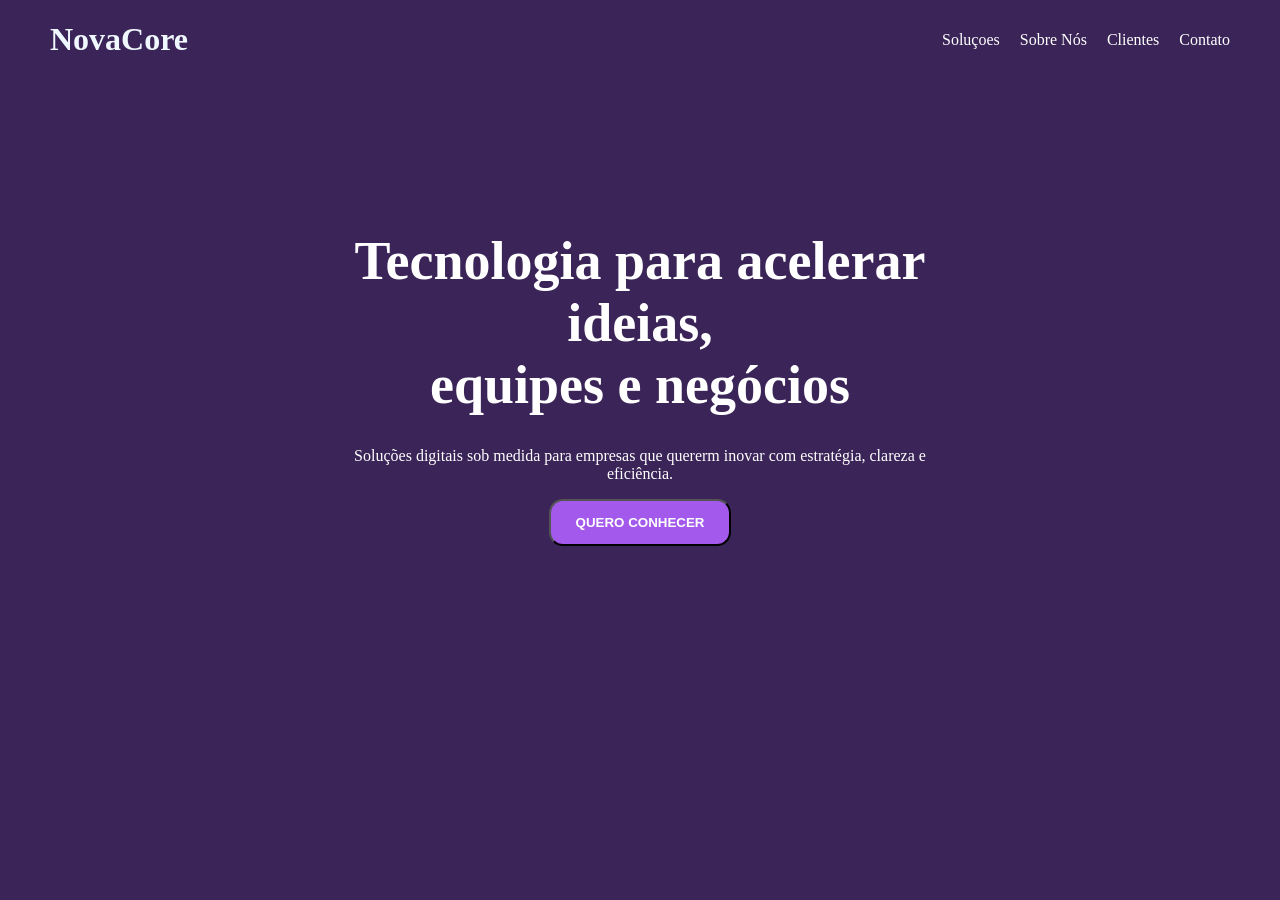
==== revisao/index.html @ b7f40031 "organização de pastas" ====
<!DOCTYPE html>
<html lang="Pt-br">
<head>
    <meta charset="UTF-8">
    <meta name="viewport" content="width=device-width, initial-scale=1.0">
    <link rel="stylesheet" href=".\style.css">
    <title>Document</title>
</head>
<body>

    <header >
      <div class="logo">
         <h1>NovaCore</h1>
        </div>
        <nav>
            <a href="">Soluçoes</a>
            <a href="">Sobre Nós</a>
            <a href="">Clientes</a>
            <a href="">Contato</a>
        </nav>
    </header>
    

    <section class="container">
        <h1>Tecnologia para acelerar <br>ideias,<br> equipes e negócios</h1>
        <p>Soluções digitais sob medida para empresas que quererm inovar com estratégia, clareza e <br>eficiência.</p>
        <button>QUERO CONHECER</button>
    </section>
    

</body>
</html>
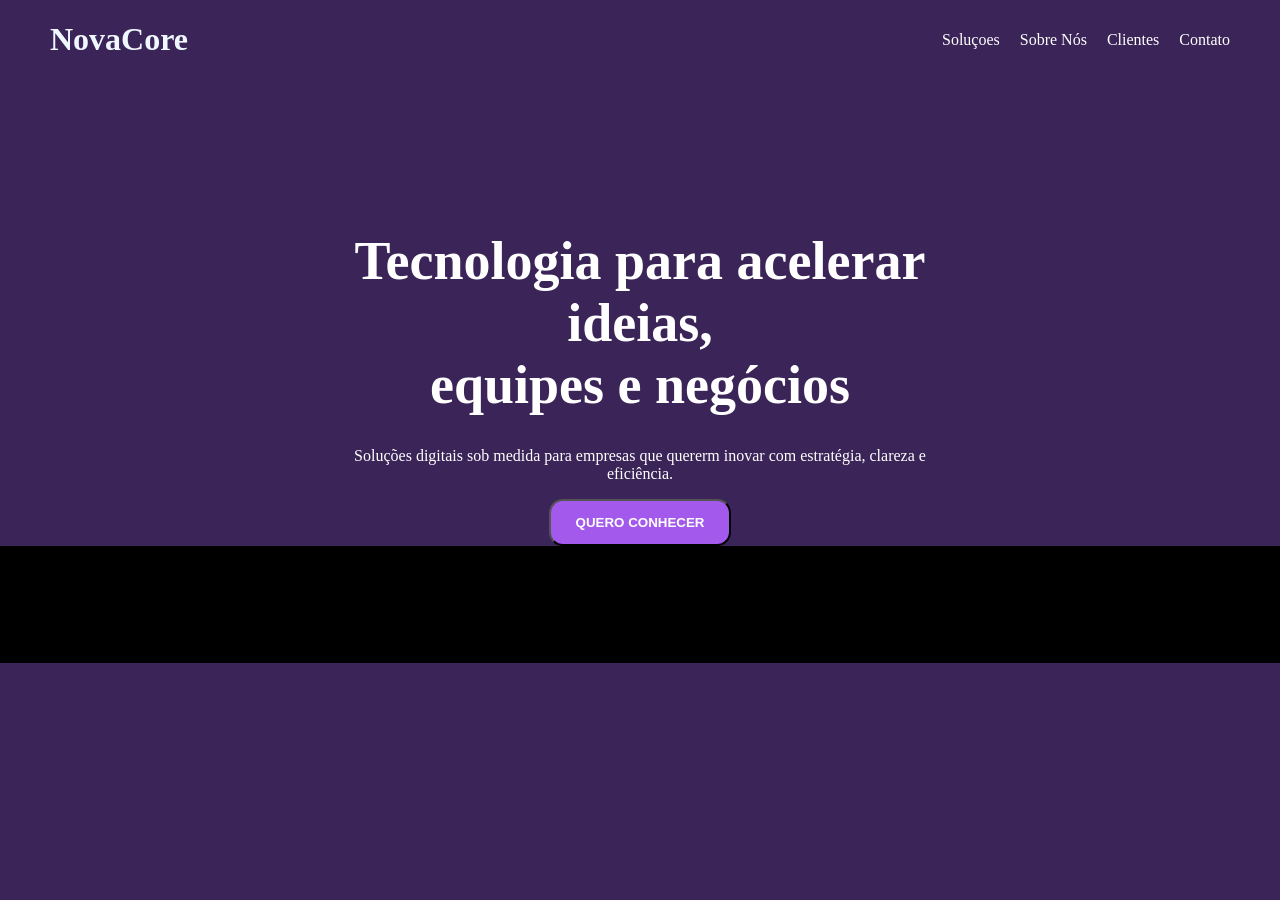
==== commit 40571758: "revisao" ====
--- a/revisao/index.html
+++ b/revisao/index.html
@@ -26,6 +26,16 @@
         <p>Soluções digitais sob medida para empresas que quererm inovar com estratégia, clareza e <br>eficiência.</p>
         <button>QUERO CONHECER</button>
     </section>
+
+    <section class="container2">
+            <header>
+                <span class="titulo">NOSSO TRABALHO</span>
+                <h2 class="subtitulo">Serviços</h2>
+                <p class="descricao">A NovaCore combina estratégia, design e movimento para criar Soluções</p>
+            </header>
+       
+
+    </section>
     
 
 </body>
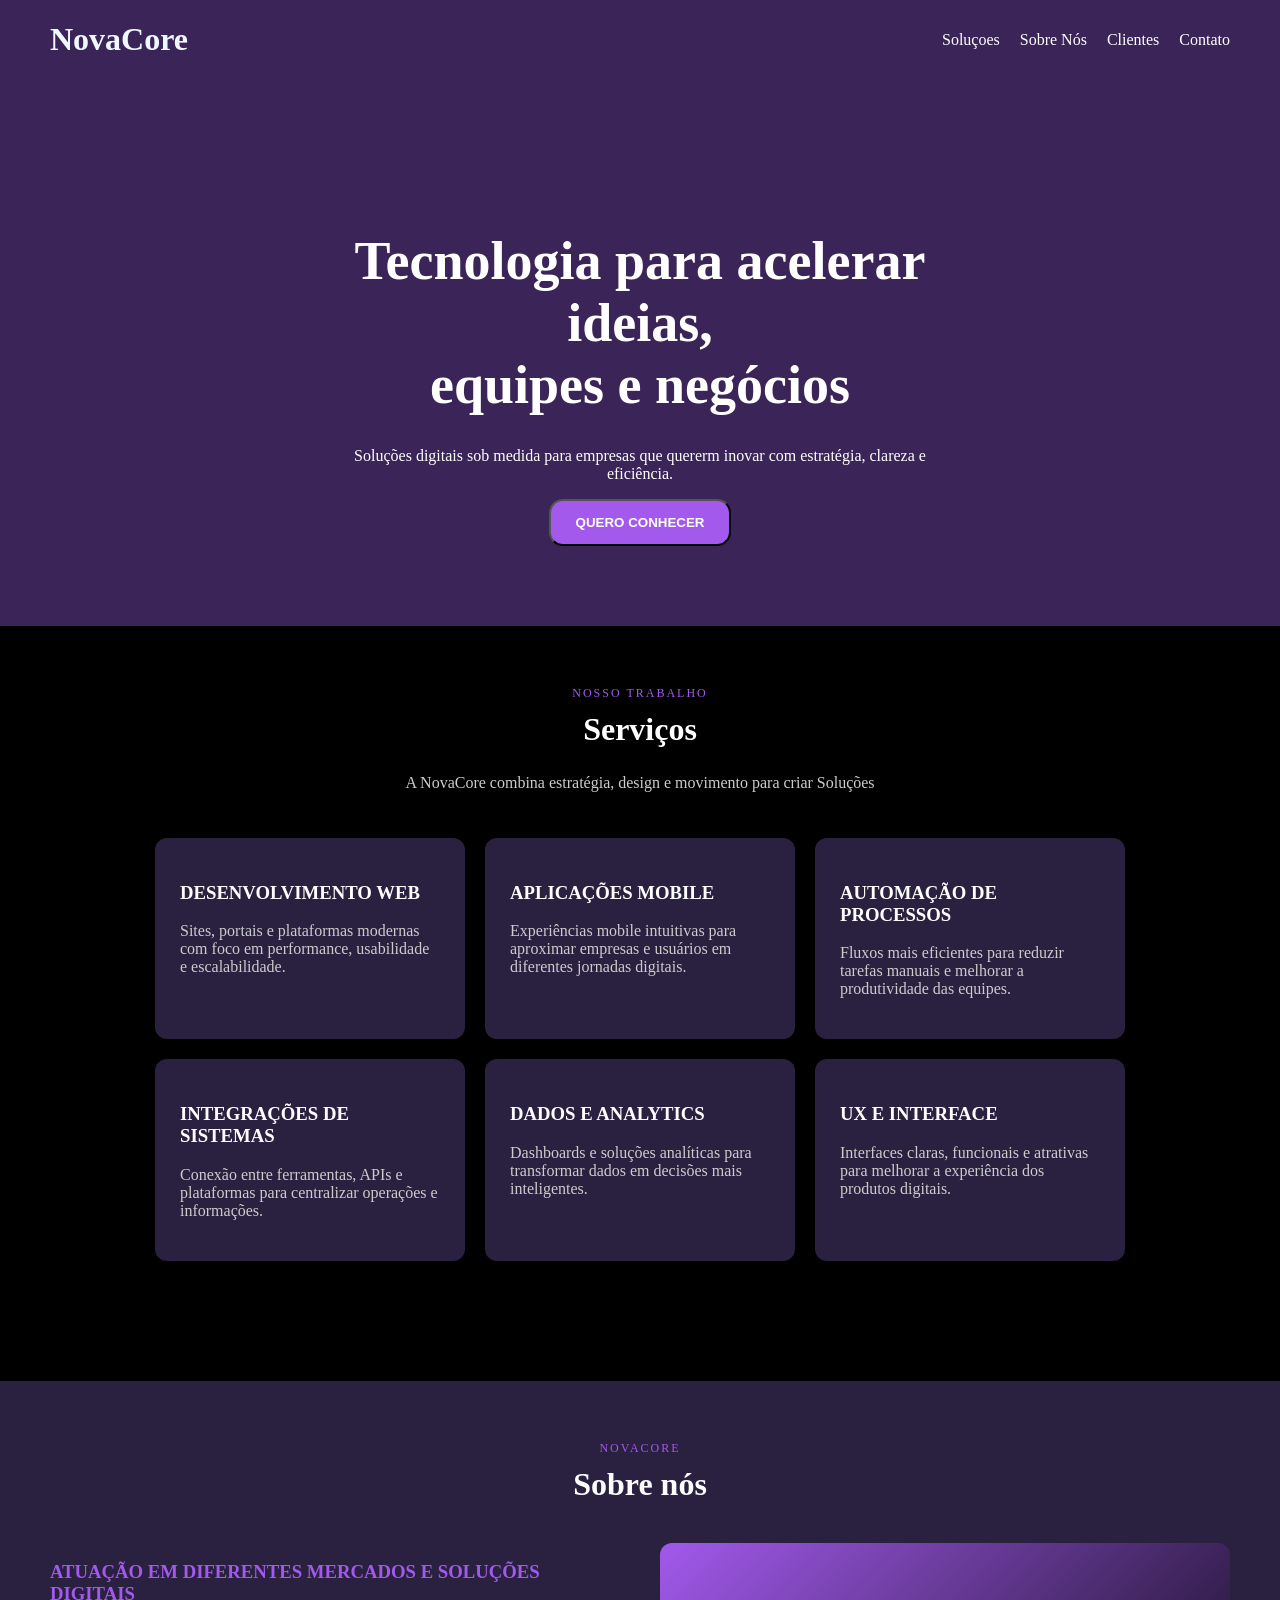
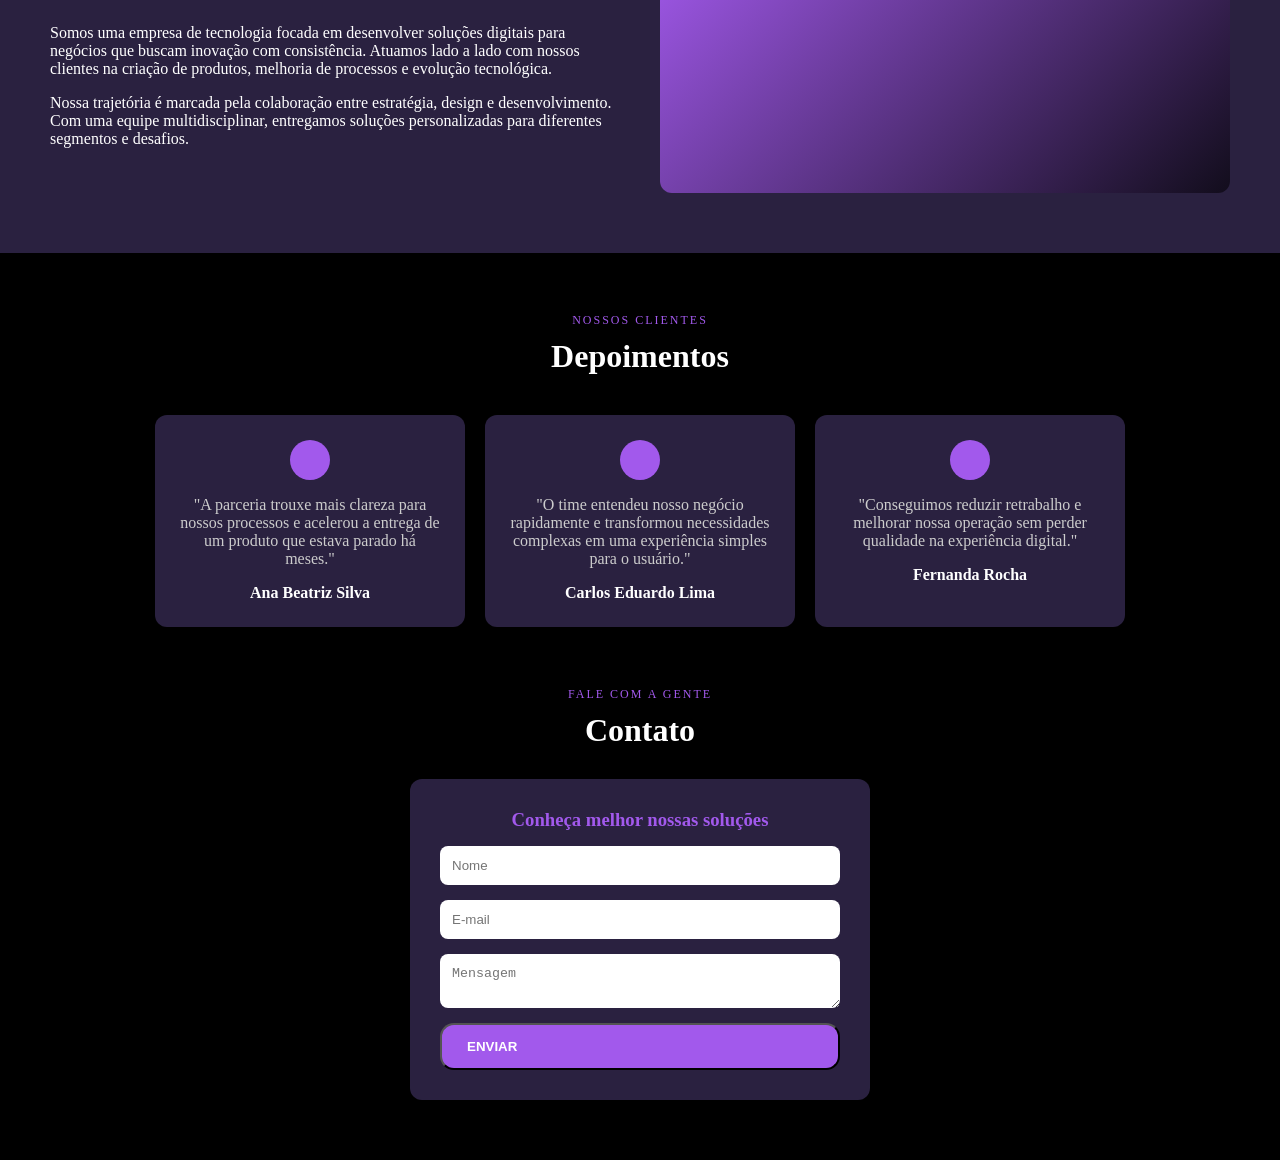
==== commit 1ecbc492: "feito revisao" ====
--- a/revisao/index.html
+++ b/revisao/index.html
@@ -19,7 +19,7 @@
             <a href="">Contato</a>
         </nav>
     </header>
-    
+
 
     <section class="container">
         <h1>Tecnologia para acelerar <br>ideias,<br> equipes e negócios</h1>
@@ -33,10 +33,79 @@
                 <h2 class="subtitulo">Serviços</h2>
                 <p class="descricao">A NovaCore combina estratégia, design e movimento para criar Soluções</p>
             </header>
-       
 
+            <div class="cards">
+                <div class="card">
+                    <h3>DESENVOLVIMENTO WEB</h3>
+                    <p>Sites, portais e plataformas modernas com foco em performance, usabilidade e escalabilidade.</p>
+                </div>
+                <div class="card">
+                    <h3>APLICAÇÕES MOBILE</h3>
+                    <p>Experiências mobile intuitivas para aproximar empresas e usuários em diferentes jornadas digitais.</p>
+                </div>
+                <div class="card">
+                    <h3>AUTOMAÇÃO DE PROCESSOS</h3>
+                    <p>Fluxos mais eficientes para reduzir tarefas manuais e melhorar a produtividade das equipes.</p>
+                </div>
+                <div class="card">
+                    <h3>INTEGRAÇÕES DE SISTEMAS</h3>
+                    <p>Conexão entre ferramentas, APIs e plataformas para centralizar operações e informações.</p>
+                </div>
+                <div class="card">
+                    <h3>DADOS E ANALYTICS</h3>
+                    <p>Dashboards e soluções analíticas para transformar dados em decisões mais inteligentes.</p>
+                </div>
+                <div class="card">
+                    <h3>UX E INTERFACE</h3>
+                    <p>Interfaces claras, funcionais e atrativas para melhorar a experiência dos produtos digitais.</p>
+                </div>
+            </div>
     </section>
-    
+
+    <section class="sobre">
+        <span class="titulo">NOVACORE</span>
+        <h2 class="subtitulo">Sobre nós</h2>
+        <div class="sobre-conteudo">
+            <div class="sobre-texto">
+                <h3>ATUAÇÃO EM DIFERENTES MERCADOS E SOLUÇÕES DIGITAIS</h3>
+                <p>Somos uma empresa de tecnologia focada em desenvolver soluções digitais para negócios que buscam inovação com consistência. Atuamos lado a lado com nossos clientes na criação de produtos, melhoria de processos e evolução tecnológica.</p>
+                <p>Nossa trajetória é marcada pela colaboração entre estratégia, design e desenvolvimento. Com uma equipe multidisciplinar, entregamos soluções personalizadas para diferentes segmentos e desafios.</p>
+            </div>
+            <div class="sobre-imagem"></div>
+        </div>
+    </section>
+
+    <section class="depoimentos">
+        <span class="titulo">NOSSOS CLIENTES</span>
+        <h2 class="subtitulo">Depoimentos</h2>
+        <div class="cards">
+            <div class="card depoimento">
+                <div class="foto"></div>
+                <p>"A parceria trouxe mais clareza para nossos processos e acelerou a entrega de um produto que estava parado há meses."</p>
+                <strong>Ana Beatriz Silva</strong>
+            </div>
+            <div class="card depoimento">
+                <div class="foto"></div>
+                <p>"O time entendeu nosso negócio rapidamente e transformou necessidades complexas em uma experiência simples para o usuário."</p>
+                <strong>Carlos Eduardo Lima</strong>
+            </div>
+            <div class="card depoimento">
+                <div class="foto"></div>
+                <p>"Conseguimos reduzir retrabalho e melhorar nossa operação sem perder qualidade na experiência digital."</p>
+                <strong>Fernanda Rocha</strong>
+            </div>
+        </div>
+
+        <span class="titulo">FALE COM A GENTE</span>
+        <h2 class="subtitulo">Contato</h2>
+        <form class="contato">
+            <h3>Conheça melhor nossas soluções</h3>
+            <input type="text" placeholder="Nome">
+            <input type="email" placeholder="E-mail">
+            <textarea placeholder="Mensagem"></textarea>
+            <button>ENVIAR</button>
+        </form>
+    </section>
 
 </body>
 </html>
